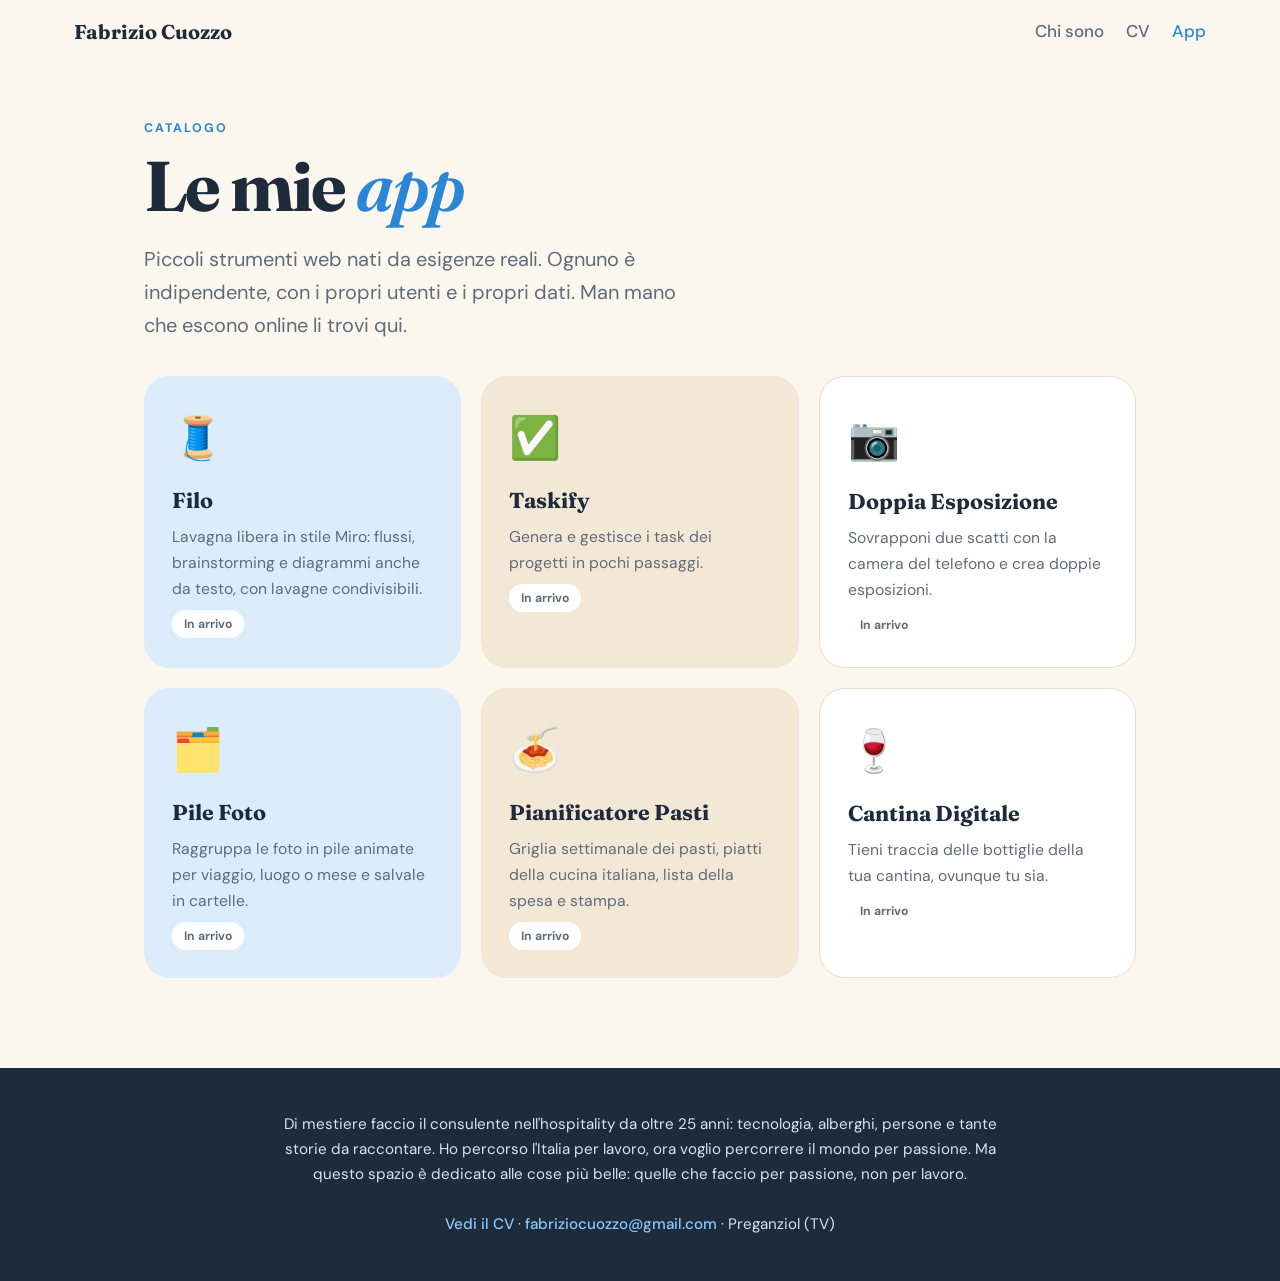
==== app.html @ 662ead9e "Aggiunti file del sito: cv, app, stile e immagini Co-Authored-By: Claude Sonnet 5.5 <noreply@anthrop" ====
<!DOCTYPE html><html lang="it"><head><meta charset="utf-8"><meta name="viewport" content="width=device-width,initial-scale=1"><title>App · Fabrizio Cuozzo</title><meta name="description" content="Le app create da Fabrizio Cuozzo."><meta property="og:title" content="App · Fabrizio Cuozzo"><meta property="og:description" content="Le app create da Fabrizio Cuozzo."><link rel="icon" href="data:image/svg+xml,%3Csvg xmlns=%27http://www.w3.org/2000/svg%27 viewBox=%270 0 100 100%27%3E%3Ctext y=%27.9em%27 font-size=%2790%27%3E🚴%3C/text%3E%3C/svg%3E"><link rel="preconnect" href="https://fonts.googleapis.com"><link href="https://fonts.googleapis.com/css2?family=Fraunces:ital,opsz,wght@0,9..144,600;0,9..144,700;1,9..144,600&family=DM+Sans:wght@400;500;700&display=swap" rel="stylesheet"><link rel="stylesheet" href="style.css"></head><body><div class="bar" id="bar"></div><header class="nav"><div class="in"><a class="brand" href="index.html">Fabrizio Cuozzo</a><nav><a href="index.html">Chi sono</a><a href="cv.html">CV</a><a href="app.html" class="on">App</a></nav></div></header><main class="wrap page"><p class="kick" style="font-weight:700;letter-spacing:.16em;text-transform:uppercase;font-size:.78rem;color:var(--ac);margin-bottom:12px">Catalogo</p><h1>Le mie <em>app</em></h1><p class="lead">Piccoli strumenti web nati da esigenze reali. Ognuno è indipendente, con i propri utenti e i propri dati. Man mano che escono online li trovi qui.</p><div class="apps" id="apps"></div></main><footer><div class="wrap">Di mestiere faccio il consulente nell'hospitality da oltre 25 anni: tecnologia, alberghi, persone e tante storie da raccontare. Ho percorso l'Italia per lavoro, ora voglio percorrere il mondo per passione. Ma questo spazio è dedicato alle cose più belle: quelle che faccio per passione, non per lavoro.<br><br><a href="cv.html">Vedi il CV</a> · <a href="mailto:fabriziocuozzo@gmail.com">fabriziocuozzo@gmail.com</a> · Preganziol (TV)</div></footer><script>addEventListener("scroll",()=>{const h=document.documentElement;document.getElementById("bar").style.width=(h.scrollTop/(h.scrollHeight-h.clientHeight)*100)+"%"},{passive:true});</script><script>
// Per pubblicare un'app: s:"online" e u:"indirizzo"
const APPS=[
{n:"Filo",i:"🧵",d:"Lavagna libera in stile Miro: flussi, brainstorming e diagrammi anche da testo, con lavagne condivisibili.",s:"presto",u:""},
{n:"Taskify",i:"✅",d:"Genera e gestisce i task dei progetti in pochi passaggi.",s:"presto",u:""},
{n:"Doppia Esposizione",i:"📷",d:"Sovrapponi due scatti con la camera del telefono e crea doppie esposizioni.",s:"presto",u:""},
{n:"Pile Foto",i:"🗂️",d:"Raggruppa le foto in pile animate per viaggio, luogo o mese e salvale in cartelle.",s:"presto",u:""},
{n:"Pianificatore Pasti",i:"🍝",d:"Griglia settimanale dei pasti, piatti della cucina italiana, lista della spesa e stampa.",s:"presto",u:""},
{n:"Cantina Digitale",i:"🍷",d:"Tieni traccia delle bottiglie della tua cantina, ovunque tu sia.",s:"presto",u:""}];
const el=document.getElementById("apps");
APPS.forEach((a,k)=>{const on=a.s==="online"&&a.u;el.insertAdjacentHTML("beforeend",`<article class="app k${k%3+1}"><i>${a.i}</i><h3>${a.n}</h3><p>${a.d}</p><span class="badge${on?" ok":""}">${on?"Online":"In arrivo"}</span>${on?`<br><a class="go" href="${a.u}">Apri l'app →</a>`:""}</article>`)});
</script></body></html>
---- style.css ----
*{box-sizing:border-box;margin:0;padding:0}html{scroll-behavior:smooth}a{color:inherit;text-decoration:none}
:root{--bg:#fbf6ee;--ink:#1d2b3a;--mut:#5f6c7b;--ac:#2a86d6;--soft:#dcecfb;--sand:#f3e8d6;--nh:62px}
body{font-family:"DM Sans",system-ui,sans-serif;background:var(--bg);color:var(--ink);line-height:1.65;font-size:17px}
.wrap{max-width:1040px;margin:auto;padding:0 24px}
.nav{position:sticky;top:0;z-index:50;height:var(--nh);background:rgba(251,246,238,.92);backdrop-filter:blur(8px)}
.nav .in{max-width:1180px;margin:auto;padding:0 24px;height:100%;display:flex;justify-content:space-between;align-items:center}
.brand{font-family:Fraunces,Georgia,serif;font-weight:700;font-size:1.25rem}
nav a{margin-left:22px;color:var(--mut);font-weight:500}nav a:hover,nav a.on{color:var(--ac)}
.bar{position:fixed;top:0;left:0;height:4px;width:0;background:var(--ac);z-index:60}
h1,h2,.big{font-family:Fraunces,Georgia,serif;font-weight:700;letter-spacing:-2px;line-height:1}
em{font-style:italic;color:var(--ac);font-weight:600}
.btn{display:inline-block;padding:14px 26px;border-radius:999px;font-weight:700;border:2px solid currentColor;transition:.2s}
.btn.p{background:var(--ink);color:#fff;border-color:var(--ink)}.btn:hover{transform:translateY(-2px);box-shadow:0 10px 24px rgba(0,0,0,.18)}
.btn.w{background:#fff;color:var(--ac);border-color:#fff}
.btns{display:flex;gap:12px;margin-top:30px;flex-wrap:wrap}
/* stack di carte */
.stack{position:relative}
.sc{position:sticky;top:var(--nh);min-height:calc(100svh - var(--nh));border-radius:38px 38px 0 0;box-shadow:0 -18px 40px rgba(29,43,58,.14);display:flex;align-items:center;padding:56px 0;transform-origin:50% 0;overflow:hidden}
.sc>.in{width:100%;max-width:1080px;margin:auto;padding:0 28px;display:grid;grid-template-columns:1.15fr .85fr;gap:44px;align-items:center}
.sc .kick{font-weight:700;letter-spacing:.16em;text-transform:uppercase;font-size:.78rem;margin-bottom:14px;opacity:.8}
.sc .big{font-size:clamp(3.6rem,11vw,9rem);margin-bottom:18px;letter-spacing:-4px}
.sc h2{font-size:clamp(2.2rem,5vw,3.6rem);margin-bottom:18px}
.sc p{margin-bottom:14px;font-size:1.1rem;max-width:560px}
.sc .side{position:relative;display:grid;place-items:center}
.in-r>*{opacity:0;transform:translateY(26px);transition:.8s cubic-bezier(.2,.7,.2,1)}
.in-r.in>*{opacity:1;transform:none}.in-r.in>*:nth-child(2){transition-delay:.08s}.in-r.in>*:nth-child(3){transition-delay:.16s}.in-r.in>*:nth-child(4){transition-delay:.24s}.in-r.in>*:nth-child(5){transition-delay:.32s}
.c-hero{background:var(--bg)}.c-radici{background:var(--sand)}.c-strada{background:var(--soft)}.c-tavola{background:#fff0c9}
.c-tifo{background:repeating-linear-gradient(90deg,#0a3a9c 0 70px,#0a1020 70px 140px);color:#fff}
.c-musica{background:var(--ac);color:#fff}.c-foto{background:#0e1230 url(albero.jpg) center 45%/cover;color:#fff}
.c-tech{background:#fff}.c-verde{background:#e2f1df}.c-fine{background:var(--soft)}
.c-tifo .box,.c-foto .shade{background:rgba(10,16,32,.72)}
.c-foto::before{content:"";position:absolute;inset:0;background:linear-gradient(90deg,rgba(8,10,34,.88),rgba(8,10,34,.35) 70%,transparent)}
.c-foto .in{position:relative}
.c-tifo .in{position:relative}
.c-tifo .big{color:#fff;text-shadow:0 6px 30px rgba(0,0,0,.5)}
.c-tifo .big,.c-musica h2{color:#fff}
.c-tifo p,.c-musica p,.c-foto p{color:rgba(255,255,255,.92)}
.c-tifo .txt{background:rgba(8,14,40,.78);padding:30px;border-radius:26px;backdrop-filter:blur(3px)}
/* hero */
.c-hero h1{font-size:clamp(2.8rem,6.6vw,5.4rem)}
.c-hero h1 em{text-decoration:underline wavy var(--soft);text-decoration-thickness:6px;text-underline-offset:10px}
.lead{font-size:1.25rem;color:var(--mut);max-width:540px;margin-top:22px}
.pic{position:relative;width:min(330px,86%)}
.frame{position:relative;aspect-ratio:4/5;border-radius:999px 999px 28px 28px;overflow:hidden;background:linear-gradient(160deg,#79b9ee,var(--ac));z-index:1}
.frame img{position:absolute;inset:0;width:100%;height:100%;object-fit:cover;object-position:50% 12%}
.pic::before{content:"";position:absolute;inset:18px -18px -18px 18px;border:2px solid var(--ink);border-radius:999px 999px 28px 28px}
.st{position:absolute;z-index:2;background:#fff;border-radius:999px;padding:9px 16px;font-weight:700;font-size:.84rem;box-shadow:0 8px 22px rgba(29,43,58,.16);white-space:nowrap}
.s1{top:6%;left:-26%;transform:rotate(-6deg)}.s2{top:36%;right:-22%;transform:rotate(5deg)}.s3{bottom:14%;left:-24%;transform:rotate(4deg)}.s4{bottom:-3%;right:-6%;transform:rotate(-5deg)}
.scroll{margin-top:34px;color:var(--mut);font-size:.9rem;font-weight:500}
/* altri elementi */
.photo{width:100%;max-width:360px;aspect-ratio:3/4;border-radius:200px 200px 28px 28px;overflow:hidden;box-shadow:0 24px 50px rgba(29,43,58,.25)}
.photo img{width:100%;height:100%;object-fit:cover;object-position:35% 30%}
.cap{font-size:.85rem;color:var(--mut);margin-top:10px;text-align:center}
.emo{font-size:clamp(7rem,18vw,13rem);line-height:1;filter:drop-shadow(0 18px 24px rgba(0,0,0,.18))}
.legends{display:grid;gap:12px;margin:6px 0 14px}.legends div{background:rgba(255,255,255,.12);border-radius:16px;padding:14px 18px}
.legends b{font-family:Fraunces,serif;display:block;font-size:1.1rem}.legends p{font-size:.98rem;margin:0}
.eq{display:flex;gap:10px;align-items:flex-end;height:220px}.eq span{width:22px;border-radius:12px 12px 4px 4px;background:rgba(255,255,255,.9);animation:eq 1.2s ease-in-out infinite}
.eq span:nth-child(2n){animation-duration:.9s;background:#bfe0ff}.eq span:nth-child(3n){animation-duration:1.5s}.eq span:nth-child(4n){animation-delay:-.4s}
@keyframes eq{0%,100%{height:25%}50%{height:100%}}
.duo{display:grid;grid-template-columns:1fr 1fr;gap:26px;width:100%}
.duo>div{background:rgba(255,255,255,.7);border-radius:28px;padding:30px}
.duo i{font-style:normal;font-size:3rem;display:block}
.duo h2{font-size:2rem;margin:8px 0 10px}.duo p{font-size:1rem}
.c-verde .in{grid-template-columns:1fr}
.final{text-align:center;justify-content:center}
.c-fine .in{grid-template-columns:1fr;max-width:820px;text-align:center}
.c-fine p{margin-left:auto;margin-right:auto}
.pill{display:inline-block;background:#fff;border-radius:999px;padding:8px 16px;font-weight:700;margin:4px}
footer{position:relative;background:var(--ink);color:#d7e3f1;padding:44px 0;text-align:center;font-size:.95rem}
footer .wrap{max-width:780px}footer a{color:#8cc6ff;font-weight:500}
/* pagine interne */
.page{padding:56px 24px 90px}.page h1{font-size:clamp(2.6rem,6vw,4.4rem)}.page .lead{margin-bottom:34px}
.apps{display:grid;grid-template-columns:repeat(auto-fill,minmax(280px,1fr));gap:20px}
.app{border-radius:26px;padding:28px;transition:.3s}.app:hover{transform:translateY(-6px) rotate(-.8deg)}
.app.k1{background:var(--soft)}.app.k2{background:var(--sand)}.app.k3{background:#fff;border:1px solid #eadfcd}
.app i{font-style:normal;font-size:2.6rem;display:block;margin-bottom:10px}.app h3{font-family:Fraunces,serif;font-size:1.35rem;margin-bottom:6px}.app p{color:var(--mut);font-size:.98rem}
.badge{display:inline-block;font-size:.76rem;font-weight:700;padding:4px 12px;border-radius:999px;background:#fff;color:var(--mut);margin-top:8px}.badge.ok{background:var(--ac);color:#fff}
.go{display:inline-block;margin-top:10px;color:var(--ac);font-weight:700}
@media(max-width:860px){.st{display:none}.sc>.in{grid-template-columns:1fr;gap:26px}.sc .side{order:-1}.c-hero .pic{width:210px}.s1{left:-18%}.s2{right:-16%}.s3{left:-18%}.s4{right:-8%}.duo{grid-template-columns:1fr}.photo{max-width:230px}.sc{padding:38px 0;border-radius:28px 28px 0 0}.eq{height:120px}.emo{font-size:6rem}nav a{margin-left:14px}.c-foto::before{background:linear-gradient(180deg,rgba(8,10,34,.6),rgba(8,10,34,.85))}}
@media(prefers-reduced-motion:reduce){*{animation:none!important;transition:none!important}.in-r>*{opacity:1;transform:none}}
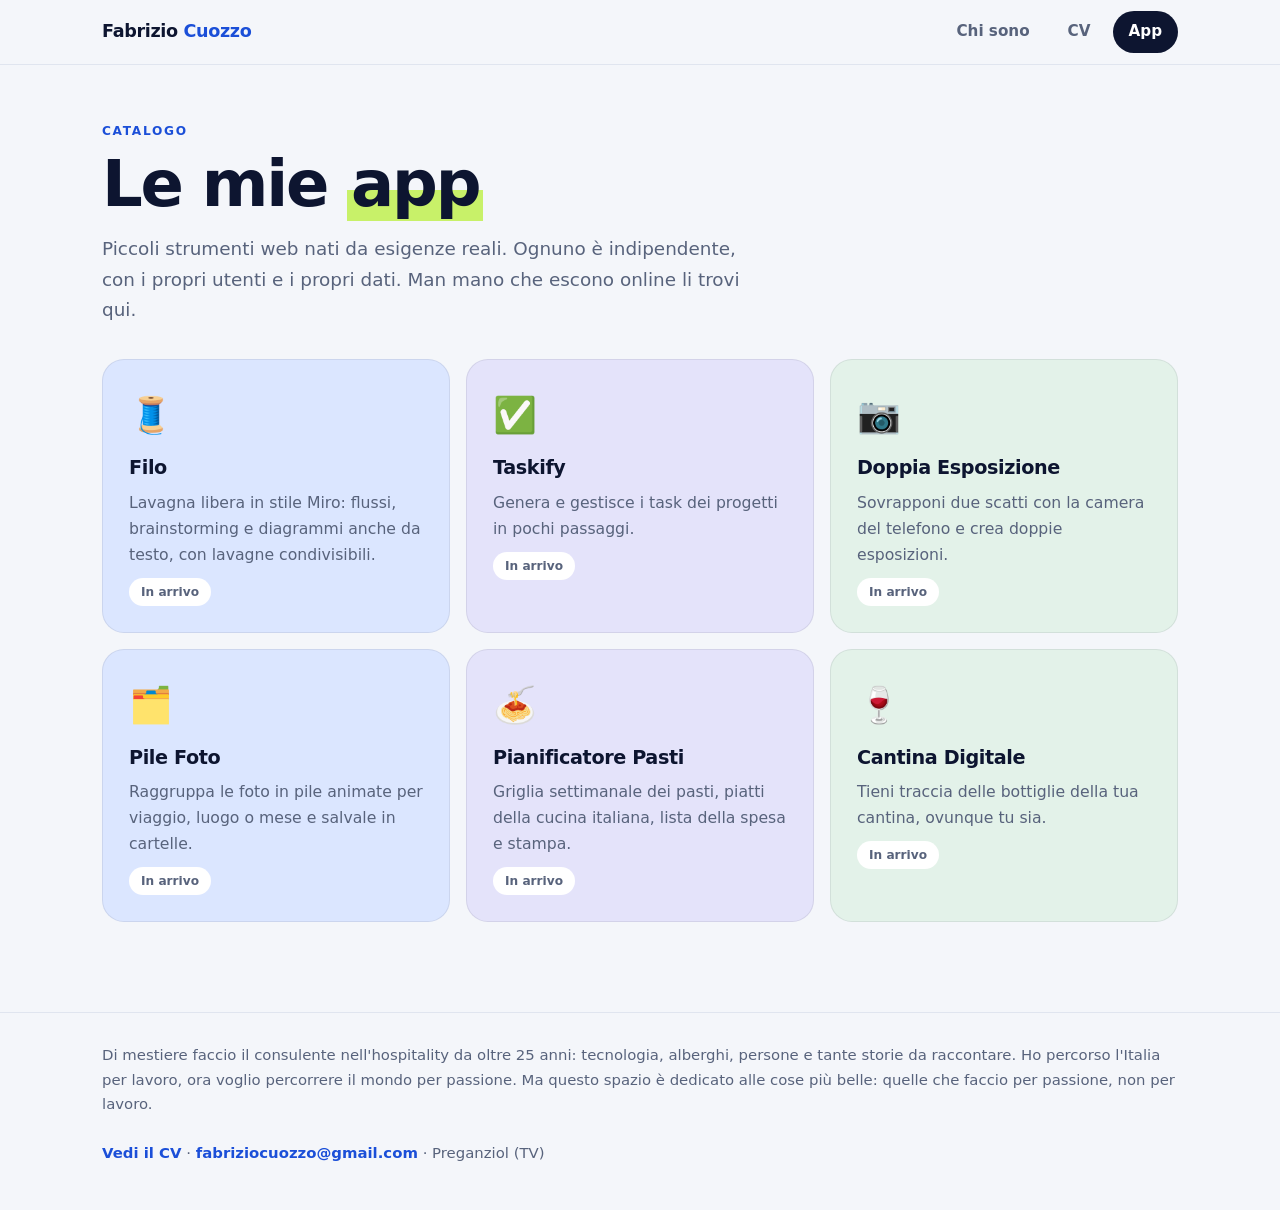
==== commit 9bab5826: "Tema Neroazzurro su CV e App; titolo CV invertito Co-Authored-By: Claude Sonnet 5.5 <noreply@anthrop" ====
--- a/app.html
+++ b/app.html
@@ -1,4 +1,4 @@
-<!DOCTYPE html><html lang="it"><head><meta charset="utf-8"><meta name="viewport" content="width=device-width,initial-scale=1"><title>App · Fabrizio Cuozzo</title><meta name="description" content="Le app create da Fabrizio Cuozzo."><meta property="og:title" content="App · Fabrizio Cuozzo"><meta property="og:description" content="Le app create da Fabrizio Cuozzo."><link rel="icon" href="data:image/svg+xml,%3Csvg xmlns=%27http://www.w3.org/2000/svg%27 viewBox=%270 0 100 100%27%3E%3Ctext y=%27.9em%27 font-size=%2790%27%3E🚴%3C/text%3E%3C/svg%3E"><link rel="preconnect" href="https://fonts.googleapis.com"><link href="https://fonts.googleapis.com/css2?family=Fraunces:ital,opsz,wght@0,9..144,600;0,9..144,700;1,9..144,600&family=DM+Sans:wght@400;500;700&display=swap" rel="stylesheet"><link rel="stylesheet" href="style.css"></head><body><div class="bar" id="bar"></div><header class="nav"><div class="in"><a class="brand" href="index.html">Fabrizio Cuozzo</a><nav><a href="index.html">Chi sono</a><a href="cv.html">CV</a><a href="app.html" class="on">App</a></nav></div></header><main class="wrap page"><p class="kick" style="font-weight:700;letter-spacing:.16em;text-transform:uppercase;font-size:.78rem;color:var(--ac);margin-bottom:12px">Catalogo</p><h1>Le mie <em>app</em></h1><p class="lead">Piccoli strumenti web nati da esigenze reali. Ognuno è indipendente, con i propri utenti e i propri dati. Man mano che escono online li trovi qui.</p><div class="apps" id="apps"></div></main><footer><div class="wrap">Di mestiere faccio il consulente nell'hospitality da oltre 25 anni: tecnologia, alberghi, persone e tante storie da raccontare. Ho percorso l'Italia per lavoro, ora voglio percorrere il mondo per passione. Ma questo spazio è dedicato alle cose più belle: quelle che faccio per passione, non per lavoro.<br><br><a href="cv.html">Vedi il CV</a> · <a href="mailto:fabriziocuozzo@gmail.com">fabriziocuozzo@gmail.com</a> · Preganziol (TV)</div></footer><script>addEventListener("scroll",()=>{const h=document.documentElement;document.getElementById("bar").style.width=(h.scrollTop/(h.scrollHeight-h.clientHeight)*100)+"%"},{passive:true});</script><script>
+<!DOCTYPE html><html lang="it"><head><meta charset="utf-8"><meta name="viewport" content="width=device-width,initial-scale=1"><title>App · Fabrizio Cuozzo</title><meta name="description" content="Le app create da Fabrizio Cuozzo."><meta property="og:title" content="App · Fabrizio Cuozzo"><meta property="og:description" content="Le app create da Fabrizio Cuozzo."><link rel="icon" href="data:image/svg+xml,%3Csvg xmlns=%27http://www.w3.org/2000/svg%27 viewBox=%270 0 100 100%27%3E%3Ctext y=%27.9em%27 font-size=%2790%27%3E🚴%3C/text%3E%3C/svg%3E"><link rel="stylesheet" href="style.css"></head><body><div class="bar" id="bar"></div><header class="nav"><div class="in"><a class="brand" href="index.html">Fabrizio <b>Cuozzo</b></a><nav><a href="index.html">Chi sono</a><a href="cv.html">CV</a><a href="app.html" class="on">App</a></nav></div></header><main class="wrap page"><p class="kick">Catalogo</p><h1>Le mie <em>app</em></h1><p class="lead">Piccoli strumenti web nati da esigenze reali. Ognuno è indipendente, con i propri utenti e i propri dati. Man mano che escono online li trovi qui.</p><div class="apps" id="apps"></div></main><footer><div class="wrap">Di mestiere faccio il consulente nell'hospitality da oltre 25 anni: tecnologia, alberghi, persone e tante storie da raccontare. Ho percorso l'Italia per lavoro, ora voglio percorrere il mondo per passione. Ma questo spazio è dedicato alle cose più belle: quelle che faccio per passione, non per lavoro.<br><br><a href="cv.html">Vedi il CV</a> · <a href="mailto:fabriziocuozzo@gmail.com">fabriziocuozzo@gmail.com</a> · Preganziol (TV)</div></footer><script>addEventListener("scroll",()=>{const h=document.documentElement;document.getElementById("bar").style.width=(h.scrollTop/(h.scrollHeight-h.clientHeight)*100)+"%"},{passive:true});</script><script>
 // Per pubblicare un'app: s:"online" e u:"indirizzo"
 const APPS=[
 {n:"Filo",i:"🧵",d:"Lavagna libera in stile Miro: flussi, brainstorming e diagrammi anche da testo, con lavagne condivisibili.",s:"presto",u:""},
--- a/style.css
+++ b/style.css
@@ -1,80 +1,33 @@
-*{box-sizing:border-box;margin:0;padding:0}html{scroll-behavior:smooth}a{color:inherit;text-decoration:none}
-:root{--bg:#fbf6ee;--ink:#1d2b3a;--mut:#5f6c7b;--ac:#2a86d6;--soft:#dcecfb;--sand:#f3e8d6;--nh:62px}
-body{font-family:"DM Sans",system-ui,sans-serif;background:var(--bg);color:var(--ink);line-height:1.65;font-size:17px}
-.wrap{max-width:1040px;margin:auto;padding:0 24px}
-.nav{position:sticky;top:0;z-index:50;height:var(--nh);background:rgba(251,246,238,.92);backdrop-filter:blur(8px)}
-.nav .in{max-width:1180px;margin:auto;padding:0 24px;height:100%;display:flex;justify-content:space-between;align-items:center}
-.brand{font-family:Fraunces,Georgia,serif;font-weight:700;font-size:1.25rem}
-nav a{margin-left:22px;color:var(--mut);font-weight:500}nav a:hover,nav a.on{color:var(--ac)}
-.bar{position:fixed;top:0;left:0;height:4px;width:0;background:var(--ac);z-index:60}
-h1,h2,.big{font-family:Fraunces,Georgia,serif;font-weight:700;letter-spacing:-2px;line-height:1}
-em{font-style:italic;color:var(--ac);font-weight:600}
-.btn{display:inline-block;padding:14px 26px;border-radius:999px;font-weight:700;border:2px solid currentColor;transition:.2s}
-.btn.p{background:var(--ink);color:#fff;border-color:var(--ink)}.btn:hover{transform:translateY(-2px);box-shadow:0 10px 24px rgba(0,0,0,.18)}
-.btn.w{background:#fff;color:var(--ac);border-color:#fff}
-.btns{display:flex;gap:12px;margin-top:30px;flex-wrap:wrap}
-/* stack di carte */
-.stack{position:relative}
-.sc{position:sticky;top:var(--nh);min-height:calc(100svh - var(--nh));border-radius:38px 38px 0 0;box-shadow:0 -18px 40px rgba(29,43,58,.14);display:flex;align-items:center;padding:56px 0;transform-origin:50% 0;overflow:hidden}
-.sc>.in{width:100%;max-width:1080px;margin:auto;padding:0 28px;display:grid;grid-template-columns:1.15fr .85fr;gap:44px;align-items:center}
-.sc .kick{font-weight:700;letter-spacing:.16em;text-transform:uppercase;font-size:.78rem;margin-bottom:14px;opacity:.8}
-.sc .big{font-size:clamp(3.6rem,11vw,9rem);margin-bottom:18px;letter-spacing:-4px}
-.sc h2{font-size:clamp(2.2rem,5vw,3.6rem);margin-bottom:18px}
-.sc p{margin-bottom:14px;font-size:1.1rem;max-width:560px}
-.sc .side{position:relative;display:grid;place-items:center}
-.in-r>*{opacity:0;transform:translateY(26px);transition:.8s cubic-bezier(.2,.7,.2,1)}
-.in-r.in>*{opacity:1;transform:none}.in-r.in>*:nth-child(2){transition-delay:.08s}.in-r.in>*:nth-child(3){transition-delay:.16s}.in-r.in>*:nth-child(4){transition-delay:.24s}.in-r.in>*:nth-child(5){transition-delay:.32s}
-.c-hero{background:var(--bg)}.c-radici{background:var(--sand)}.c-strada{background:var(--soft)}.c-tavola{background:#fff0c9}
-.c-tifo{background:repeating-linear-gradient(90deg,#0a3a9c 0 70px,#0a1020 70px 140px);color:#fff}
-.c-musica{background:var(--ac);color:#fff}.c-foto{background:#0e1230 url(albero.jpg) center 45%/cover;color:#fff}
-.c-tech{background:#fff}.c-verde{background:#e2f1df}.c-fine{background:var(--soft)}
-.c-tifo .box,.c-foto .shade{background:rgba(10,16,32,.72)}
-.c-foto::before{content:"";position:absolute;inset:0;background:linear-gradient(90deg,rgba(8,10,34,.88),rgba(8,10,34,.35) 70%,transparent)}
-.c-foto .in{position:relative}
-.c-tifo .in{position:relative}
-.c-tifo .big{color:#fff;text-shadow:0 6px 30px rgba(0,0,0,.5)}
-.c-tifo .big,.c-musica h2{color:#fff}
-.c-tifo p,.c-musica p,.c-foto p{color:rgba(255,255,255,.92)}
-.c-tifo .txt{background:rgba(8,14,40,.78);padding:30px;border-radius:26px;backdrop-filter:blur(3px)}
-/* hero */
-.c-hero h1{font-size:clamp(2.8rem,6.6vw,5.4rem)}
-.c-hero h1 em{text-decoration:underline wavy var(--soft);text-decoration-thickness:6px;text-underline-offset:10px}
-.lead{font-size:1.25rem;color:var(--mut);max-width:540px;margin-top:22px}
-.pic{position:relative;width:min(330px,86%)}
-.frame{position:relative;aspect-ratio:4/5;border-radius:999px 999px 28px 28px;overflow:hidden;background:linear-gradient(160deg,#79b9ee,var(--ac));z-index:1}
-.frame img{position:absolute;inset:0;width:100%;height:100%;object-fit:cover;object-position:50% 12%}
-.pic::before{content:"";position:absolute;inset:18px -18px -18px 18px;border:2px solid var(--ink);border-radius:999px 999px 28px 28px}
-.st{position:absolute;z-index:2;background:#fff;border-radius:999px;padding:9px 16px;font-weight:700;font-size:.84rem;box-shadow:0 8px 22px rgba(29,43,58,.16);white-space:nowrap}
-.s1{top:6%;left:-26%;transform:rotate(-6deg)}.s2{top:36%;right:-22%;transform:rotate(5deg)}.s3{bottom:14%;left:-24%;transform:rotate(4deg)}.s4{bottom:-3%;right:-6%;transform:rotate(-5deg)}
-.scroll{margin-top:34px;color:var(--mut);font-size:.9rem;font-weight:500}
-/* altri elementi */
-.photo{width:100%;max-width:360px;aspect-ratio:3/4;border-radius:200px 200px 28px 28px;overflow:hidden;box-shadow:0 24px 50px rgba(29,43,58,.25)}
-.photo img{width:100%;height:100%;object-fit:cover;object-position:35% 30%}
-.cap{font-size:.85rem;color:var(--mut);margin-top:10px;text-align:center}
-.emo{font-size:clamp(7rem,18vw,13rem);line-height:1;filter:drop-shadow(0 18px 24px rgba(0,0,0,.18))}
-.legends{display:grid;gap:12px;margin:6px 0 14px}.legends div{background:rgba(255,255,255,.12);border-radius:16px;padding:14px 18px}
-.legends b{font-family:Fraunces,serif;display:block;font-size:1.1rem}.legends p{font-size:.98rem;margin:0}
-.eq{display:flex;gap:10px;align-items:flex-end;height:220px}.eq span{width:22px;border-radius:12px 12px 4px 4px;background:rgba(255,255,255,.9);animation:eq 1.2s ease-in-out infinite}
-.eq span:nth-child(2n){animation-duration:.9s;background:#bfe0ff}.eq span:nth-child(3n){animation-duration:1.5s}.eq span:nth-child(4n){animation-delay:-.4s}
-@keyframes eq{0%,100%{height:25%}50%{height:100%}}
-.duo{display:grid;grid-template-columns:1fr 1fr;gap:26px;width:100%}
-.duo>div{background:rgba(255,255,255,.7);border-radius:28px;padding:30px}
-.duo i{font-style:normal;font-size:3rem;display:block}
-.duo h2{font-size:2rem;margin:8px 0 10px}.duo p{font-size:1rem}
-.c-verde .in{grid-template-columns:1fr}
-.final{text-align:center;justify-content:center}
-.c-fine .in{grid-template-columns:1fr;max-width:820px;text-align:center}
-.c-fine p{margin-left:auto;margin-right:auto}
-.pill{display:inline-block;background:#fff;border-radius:999px;padding:8px 16px;font-weight:700;margin:4px}
-footer{position:relative;background:var(--ink);color:#d7e3f1;padding:44px 0;text-align:center;font-size:.95rem}
-footer .wrap{max-width:780px}footer a{color:#8cc6ff;font-weight:500}
-/* pagine interne */
-.page{padding:56px 24px 90px}.page h1{font-size:clamp(2.6rem,6vw,4.4rem)}.page .lead{margin-bottom:34px}
-.apps{display:grid;grid-template-columns:repeat(auto-fill,minmax(280px,1fr));gap:20px}
-.app{border-radius:26px;padding:28px;transition:.3s}.app:hover{transform:translateY(-6px) rotate(-.8deg)}
-.app.k1{background:var(--soft)}.app.k2{background:var(--sand)}.app.k3{background:#fff;border:1px solid #eadfcd}
-.app i{font-style:normal;font-size:2.6rem;display:block;margin-bottom:10px}.app h3{font-family:Fraunces,serif;font-size:1.35rem;margin-bottom:6px}.app p{color:var(--mut);font-size:.98rem}
-.badge{display:inline-block;font-size:.76rem;font-weight:700;padding:4px 12px;border-radius:999px;background:#fff;color:var(--mut);margin-top:8px}.badge.ok{background:var(--ac);color:#fff}
-.go{display:inline-block;margin-top:10px;color:var(--ac);font-weight:700}
-@media(max-width:860px){.st{display:none}.sc>.in{grid-template-columns:1fr;gap:26px}.sc .side{order:-1}.c-hero .pic{width:210px}.s1{left:-18%}.s2{right:-16%}.s3{left:-18%}.s4{right:-8%}.duo{grid-template-columns:1fr}.photo{max-width:230px}.sc{padding:38px 0;border-radius:28px 28px 0 0}.eq{height:120px}.emo{font-size:6rem}nav a{margin-left:14px}.c-foto::before{background:linear-gradient(180deg,rgba(8,10,34,.6),rgba(8,10,34,.85))}}
-@media(prefers-reduced-motion:reduce){*{animation:none!important;transition:none!important}.in-r>*{opacity:1;transform:none}}
+:root{--bg:#f4f6fa;--surf:#fff;--ink:#0d1530;--mut:#58637c;--line:#e0e5ef;--blue:#1b4fd8;--sun:#c8f169;--p-blue:#dbe6ff;--p-ice:#e9edf6;--p-sage:#e3f2e9;--p-lav:#e4e3fa;--r:22px}
+*{box-sizing:border-box;margin:0;padding:0}
+html{scroll-behavior:smooth}
+body{font-family:system-ui,-apple-system,"Segoe UI",Roboto,sans-serif;background:var(--bg);color:var(--ink);line-height:1.65;font-size:17px}
+a{color:inherit;text-decoration:none}
+.wrap{max-width:1120px;margin:auto;padding:0 22px}
+.bar{position:fixed;top:0;left:0;height:3px;width:0;background:var(--blue);z-index:60}
+.nav{position:sticky;top:0;z-index:50;background:rgba(244,246,250,.88);backdrop-filter:blur(10px);border-bottom:1px solid var(--line)}
+.nav .in{max-width:1120px;margin:auto;padding:0 22px;height:64px;display:flex;justify-content:space-between;align-items:center}
+.brand{font-weight:800;letter-spacing:-.02em;font-size:1.1rem}
+.brand b{color:var(--blue)}
+.nav nav{display:flex;gap:6px}
+.nav nav a{padding:8px 16px;border-radius:99px;font-weight:600;font-size:.95rem;color:var(--mut)}
+.nav nav a.on{background:var(--ink);color:#fff}
+h1{font-weight:900;letter-spacing:-.035em;line-height:1.05}
+.page{padding:56px 22px 90px}
+.page h1{font-size:clamp(2.4rem,6vw,4rem)}
+.page h1 em{font-style:normal;background:linear-gradient(transparent 58%,var(--sun) 58%);padding:0 4px}
+.kick{font-weight:800;letter-spacing:.14em;text-transform:uppercase;font-size:.76rem;color:var(--blue);margin-bottom:10px}
+.lead{font-size:1.15rem;color:var(--mut);max-width:640px;margin:16px 0 34px}
+.apps{display:grid;grid-template-columns:repeat(auto-fill,minmax(280px,1fr));gap:16px}
+.app{border-radius:var(--r);padding:26px;border:1px solid rgba(13,21,48,.08);transition:transform .2s,box-shadow .2s}
+.app:hover{transform:translateY(-4px);box-shadow:0 18px 32px -20px rgba(13,21,48,.4)}
+.app.k1{background:var(--p-blue)}.app.k2{background:var(--p-lav)}.app.k3{background:var(--p-sage)}
+.app i{font-style:normal;font-size:2.2rem;display:block;margin-bottom:8px}
+.app h3{font-size:1.2rem;letter-spacing:-.02em;font-weight:800;margin-bottom:6px}
+.app p{color:var(--mut);font-size:.98rem}
+.badge{display:inline-block;font-size:.76rem;font-weight:700;padding:4px 12px;border-radius:99px;background:#fff;color:var(--mut);margin-top:10px}
+.badge.ok{background:var(--blue);color:#fff}
+.go{display:inline-block;margin-top:10px;color:var(--blue);font-weight:800}
+footer{border-top:1px solid var(--line);padding:30px 0 44px;color:var(--mut);font-size:.93rem}
+footer a{color:var(--blue);font-weight:600}
+@media(max-width:520px){.nav nav a{padding:8px 11px;font-size:.88rem}}
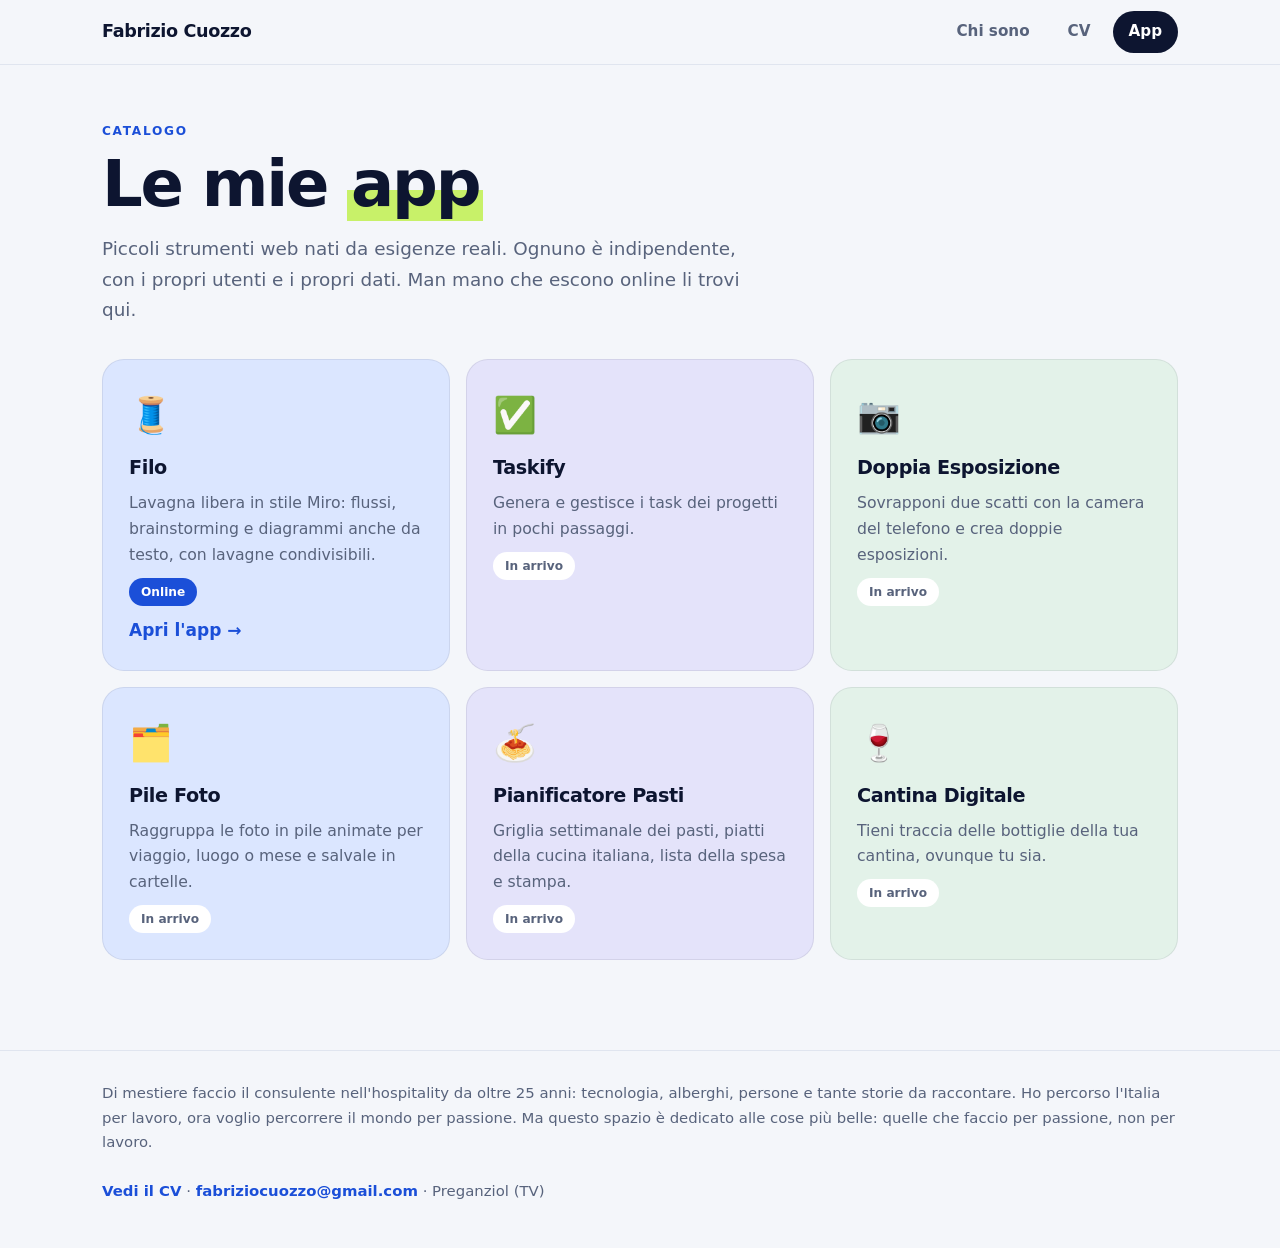
==== commit e9b72aa8: "Catalogo: Filo online su filo.fccowork.it Co-Authored-By: Claude Sonnet 5.5 <noreply@anthropic.com>" ====
--- a/app.html
+++ b/app.html
@@ -1,7 +1,7 @@
 <!DOCTYPE html><html lang="it"><head><meta charset="utf-8"><meta name="viewport" content="width=device-width,initial-scale=1"><title>App · Fabrizio Cuozzo</title><meta name="description" content="Le app create da Fabrizio Cuozzo."><meta property="og:title" content="App · Fabrizio Cuozzo"><meta property="og:description" content="Le app create da Fabrizio Cuozzo."><link rel="icon" href="data:image/svg+xml,%3Csvg xmlns=%27http://www.w3.org/2000/svg%27 viewBox=%270 0 100 100%27%3E%3Ctext y=%27.9em%27 font-size=%2790%27%3E🚴%3C/text%3E%3C/svg%3E"><link rel="stylesheet" href="style.css"></head><body><div class="bar" id="bar"></div><header class="nav"><div class="in"><a class="brand" href="index.html">Fabrizio <b>Cuozzo</b></a><nav><a href="index.html">Chi sono</a><a href="cv.html">CV</a><a href="app.html" class="on">App</a></nav></div></header><main class="wrap page"><p class="kick">Catalogo</p><h1>Le mie <em>app</em></h1><p class="lead">Piccoli strumenti web nati da esigenze reali. Ognuno è indipendente, con i propri utenti e i propri dati. Man mano che escono online li trovi qui.</p><div class="apps" id="apps"></div></main><footer><div class="wrap">Di mestiere faccio il consulente nell'hospitality da oltre 25 anni: tecnologia, alberghi, persone e tante storie da raccontare. Ho percorso l'Italia per lavoro, ora voglio percorrere il mondo per passione. Ma questo spazio è dedicato alle cose più belle: quelle che faccio per passione, non per lavoro.<br><br><a href="cv.html">Vedi il CV</a> · <a href="mailto:fabriziocuozzo@gmail.com">fabriziocuozzo@gmail.com</a> · Preganziol (TV)</div></footer><script>addEventListener("scroll",()=>{const h=document.documentElement;document.getElementById("bar").style.width=(h.scrollTop/(h.scrollHeight-h.clientHeight)*100)+"%"},{passive:true});</script><script>
 // Per pubblicare un'app: s:"online" e u:"indirizzo"
 const APPS=[
-{n:"Filo",i:"🧵",d:"Lavagna libera in stile Miro: flussi, brainstorming e diagrammi anche da testo, con lavagne condivisibili.",s:"presto",u:""},
+{n:"Filo",i:"🧵",d:"Lavagna libera in stile Miro: flussi, brainstorming e diagrammi anche da testo, con lavagne condivisibili.",s:"online",u:"https://filo.fccowork.it"},
 {n:"Taskify",i:"✅",d:"Genera e gestisce i task dei progetti in pochi passaggi.",s:"presto",u:""},
 {n:"Doppia Esposizione",i:"📷",d:"Sovrapponi due scatti con la camera del telefono e crea doppie esposizioni.",s:"presto",u:""},
 {n:"Pile Foto",i:"🗂️",d:"Raggruppa le foto in pile animate per viaggio, luogo o mese e salvale in cartelle.",s:"presto",u:""},
--- a/style.css
+++ b/style.css
@@ -8,7 +8,7 @@
 .nav{position:sticky;top:0;z-index:50;background:rgba(244,246,250,.88);backdrop-filter:blur(10px);border-bottom:1px solid var(--line)}
 .nav .in{max-width:1120px;margin:auto;padding:0 22px;height:64px;display:flex;justify-content:space-between;align-items:center}
 .brand{font-weight:800;letter-spacing:-.02em;font-size:1.1rem}
-.brand b{color:var(--blue)}
+.brand b{color:inherit}
 .nav nav{display:flex;gap:6px}
 .nav nav a{padding:8px 16px;border-radius:99px;font-weight:600;font-size:.95rem;color:var(--mut)}
 .nav nav a.on{background:var(--ink);color:#fff}
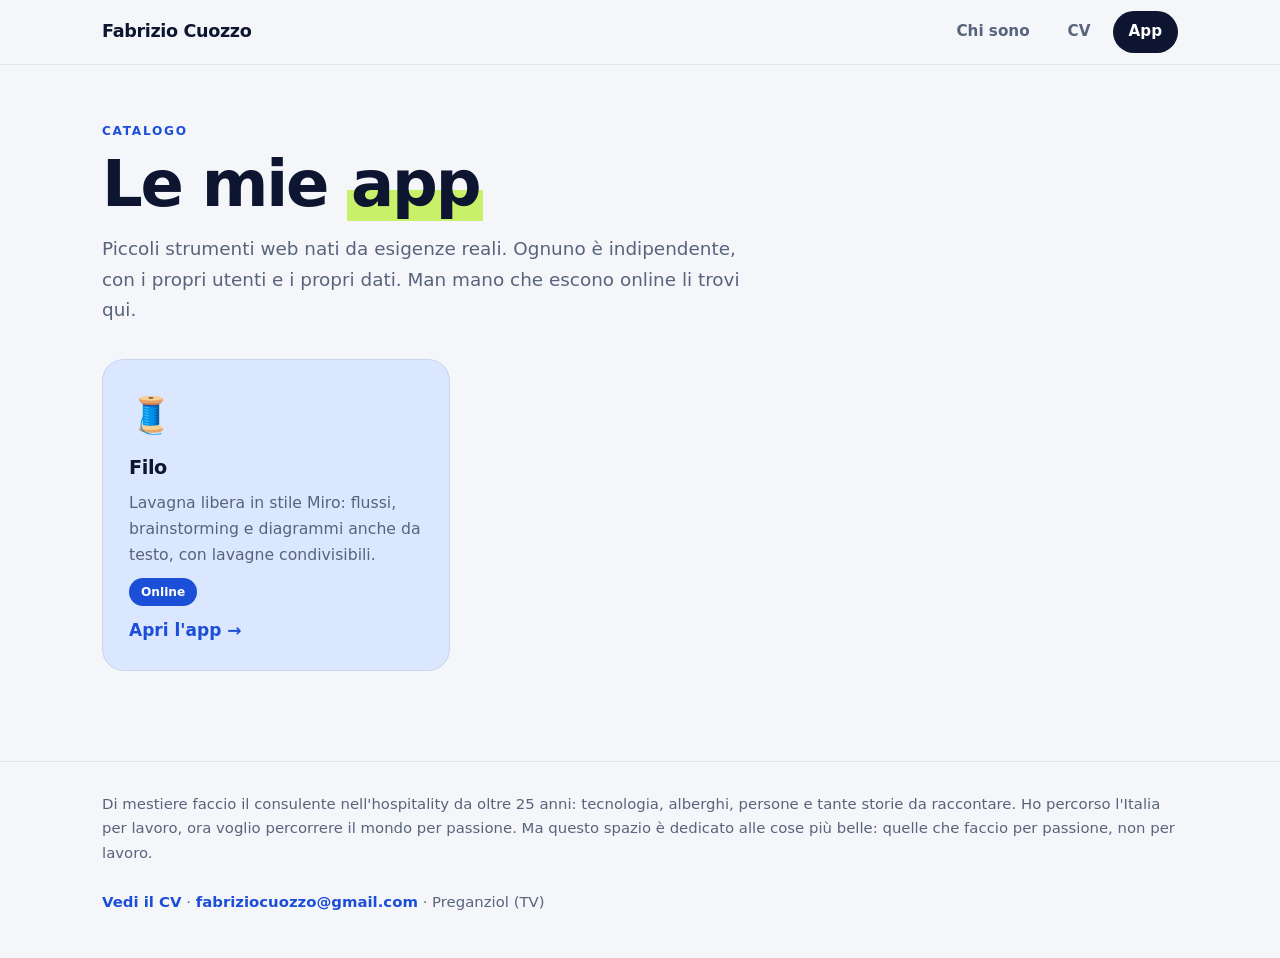
==== commit 3fde21fb: "Catalogo: mostra solo le app online Co-Authored-By: Claude Sonnet 5.5 <noreply@anthropic.com>" ====
--- a/app.html
+++ b/app.html
@@ -8,5 +8,6 @@
 {n:"Pianificatore Pasti",i:"🍝",d:"Griglia settimanale dei pasti, piatti della cucina italiana, lista della spesa e stampa.",s:"presto",u:""},
 {n:"Cantina Digitale",i:"🍷",d:"Tieni traccia delle bottiglie della tua cantina, ovunque tu sia.",s:"presto",u:""}];
 const el=document.getElementById("apps");
-APPS.forEach((a,k)=>{const on=a.s==="online"&&a.u;el.insertAdjacentHTML("beforeend",`<article class="app k${k%3+1}"><i>${a.i}</i><h3>${a.n}</h3><p>${a.d}</p><span class="badge${on?" ok":""}">${on?"Online":"In arrivo"}</span>${on?`<br><a class="go" href="${a.u}">Apri l'app →</a>`:""}</article>`)});
+// Si mostrano solo le app online: le altre restano qui sopra e riappaiono quando passano a s:"online"
+APPS.filter(a=>a.s==="online"&&a.u).forEach((a,k)=>{const on=a.s==="online"&&a.u;el.insertAdjacentHTML("beforeend",`<article class="app k${k%3+1}"><i>${a.i}</i><h3>${a.n}</h3><p>${a.d}</p><span class="badge${on?" ok":""}">${on?"Online":"In arrivo"}</span>${on?`<br><a class="go" href="${a.u}">Apri l'app →</a>`:""}</article>`)});
 </script></body></html>
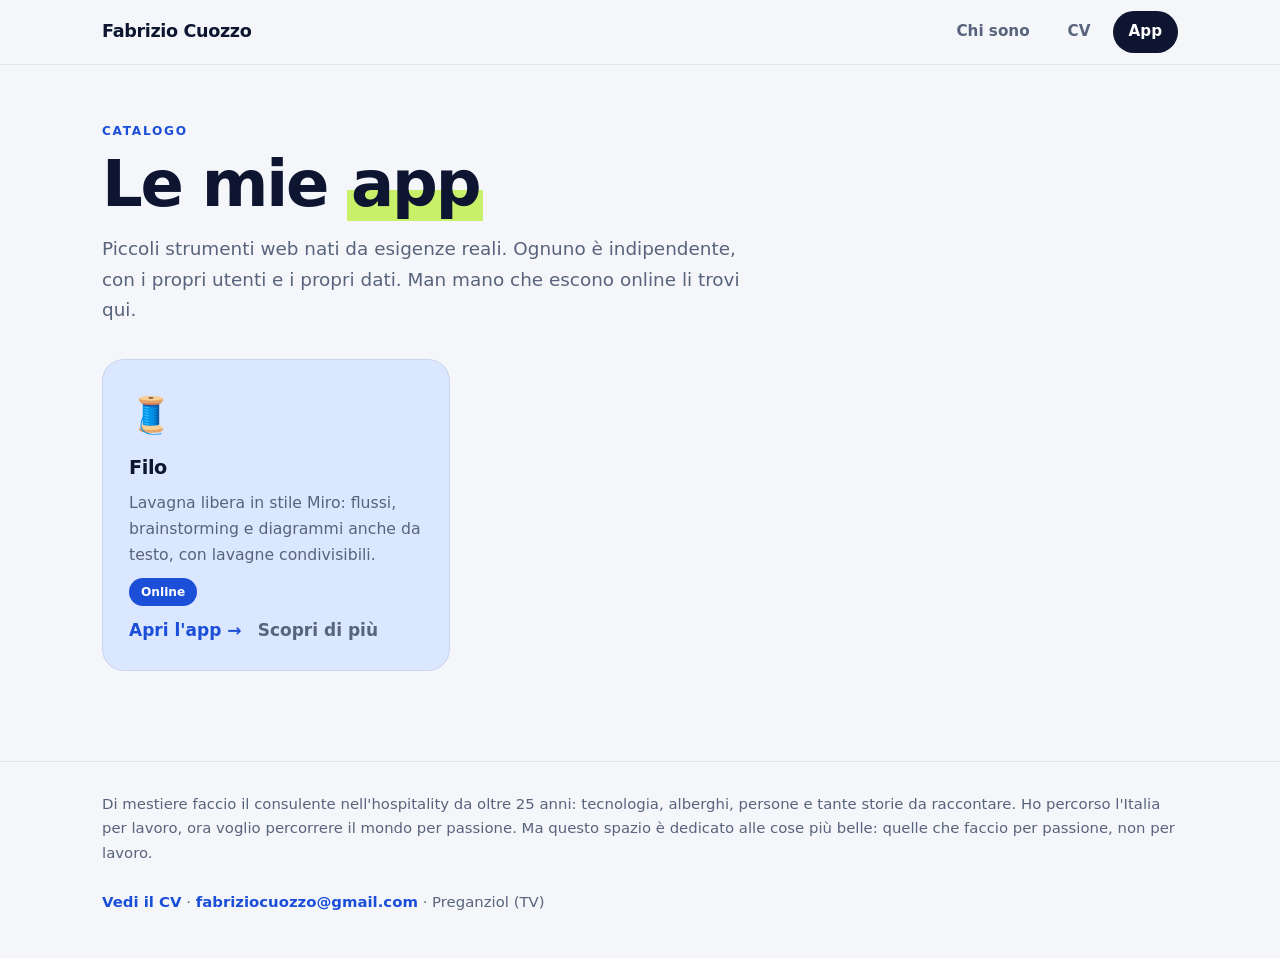
==== commit ae5a79e9: "Pagina dedicata a Filo con immagini di esempio e link dalla scheda del catalogo Co-Authored-By: Clau" ====
--- a/app.html
+++ b/app.html
@@ -1,7 +1,7 @@
 <!DOCTYPE html><html lang="it"><head><meta charset="utf-8"><meta name="viewport" content="width=device-width,initial-scale=1"><title>App · Fabrizio Cuozzo</title><meta name="description" content="Le app create da Fabrizio Cuozzo."><meta property="og:title" content="App · Fabrizio Cuozzo"><meta property="og:description" content="Le app create da Fabrizio Cuozzo."><link rel="icon" href="data:image/svg+xml,%3Csvg xmlns=%27http://www.w3.org/2000/svg%27 viewBox=%270 0 100 100%27%3E%3Ctext y=%27.9em%27 font-size=%2790%27%3E🚴%3C/text%3E%3C/svg%3E"><link rel="stylesheet" href="style.css"></head><body><div class="bar" id="bar"></div><header class="nav"><div class="in"><a class="brand" href="index.html">Fabrizio <b>Cuozzo</b></a><nav><a href="index.html">Chi sono</a><a href="cv.html">CV</a><a href="app.html" class="on">App</a></nav></div></header><main class="wrap page"><p class="kick">Catalogo</p><h1>Le mie <em>app</em></h1><p class="lead">Piccoli strumenti web nati da esigenze reali. Ognuno è indipendente, con i propri utenti e i propri dati. Man mano che escono online li trovi qui.</p><div class="apps" id="apps"></div></main><footer><div class="wrap">Di mestiere faccio il consulente nell'hospitality da oltre 25 anni: tecnologia, alberghi, persone e tante storie da raccontare. Ho percorso l'Italia per lavoro, ora voglio percorrere il mondo per passione. Ma questo spazio è dedicato alle cose più belle: quelle che faccio per passione, non per lavoro.<br><br><a href="cv.html">Vedi il CV</a> · <a href="mailto:fabriziocuozzo@gmail.com">fabriziocuozzo@gmail.com</a> · Preganziol (TV)</div></footer><script>addEventListener("scroll",()=>{const h=document.documentElement;document.getElementById("bar").style.width=(h.scrollTop/(h.scrollHeight-h.clientHeight)*100)+"%"},{passive:true});</script><script>
 // Per pubblicare un'app: s:"online" e u:"indirizzo"
 const APPS=[
-{n:"Filo",i:"🧵",d:"Lavagna libera in stile Miro: flussi, brainstorming e diagrammi anche da testo, con lavagne condivisibili.",s:"online",u:"https://filo.fccowork.it"},
+{n:"Filo",i:"🧵",d:"Lavagna libera in stile Miro: flussi, brainstorming e diagrammi anche da testo, con lavagne condivisibili.",s:"online",u:"https://filo.fccowork.it",p:"filo.html"},
 {n:"Taskify",i:"✅",d:"Genera e gestisce i task dei progetti in pochi passaggi.",s:"presto",u:""},
 {n:"Doppia Esposizione",i:"📷",d:"Sovrapponi due scatti con la camera del telefono e crea doppie esposizioni.",s:"presto",u:""},
 {n:"Pile Foto",i:"🗂️",d:"Raggruppa le foto in pile animate per viaggio, luogo o mese e salvale in cartelle.",s:"presto",u:""},
@@ -9,5 +9,5 @@
 {n:"Cantina Digitale",i:"🍷",d:"Tieni traccia delle bottiglie della tua cantina, ovunque tu sia.",s:"presto",u:""}];
 const el=document.getElementById("apps");
 // Si mostrano solo le app online: le altre restano qui sopra e riappaiono quando passano a s:"online"
-APPS.filter(a=>a.s==="online"&&a.u).forEach((a,k)=>{const on=a.s==="online"&&a.u;el.insertAdjacentHTML("beforeend",`<article class="app k${k%3+1}"><i>${a.i}</i><h3>${a.n}</h3><p>${a.d}</p><span class="badge${on?" ok":""}">${on?"Online":"In arrivo"}</span>${on?`<br><a class="go" href="${a.u}">Apri l'app →</a>`:""}</article>`)});
+APPS.filter(a=>a.s==="online"&&a.u).forEach((a,k)=>{const on=a.s==="online"&&a.u;el.insertAdjacentHTML("beforeend",`<article class="app k${k%3+1}"><i>${a.i}</i><h3>${a.n}</h3><p>${a.d}</p><span class="badge${on?" ok":""}">${on?"Online":"In arrivo"}</span>${on?`<br><a class="go" href="${a.u}">Apri l'app →</a>`:""}${a.p?` &nbsp; <a class="go" href="${a.p}" style="color:var(--mut)">Scopri di più</a>`:""}</article>`)});
 </script></body></html>
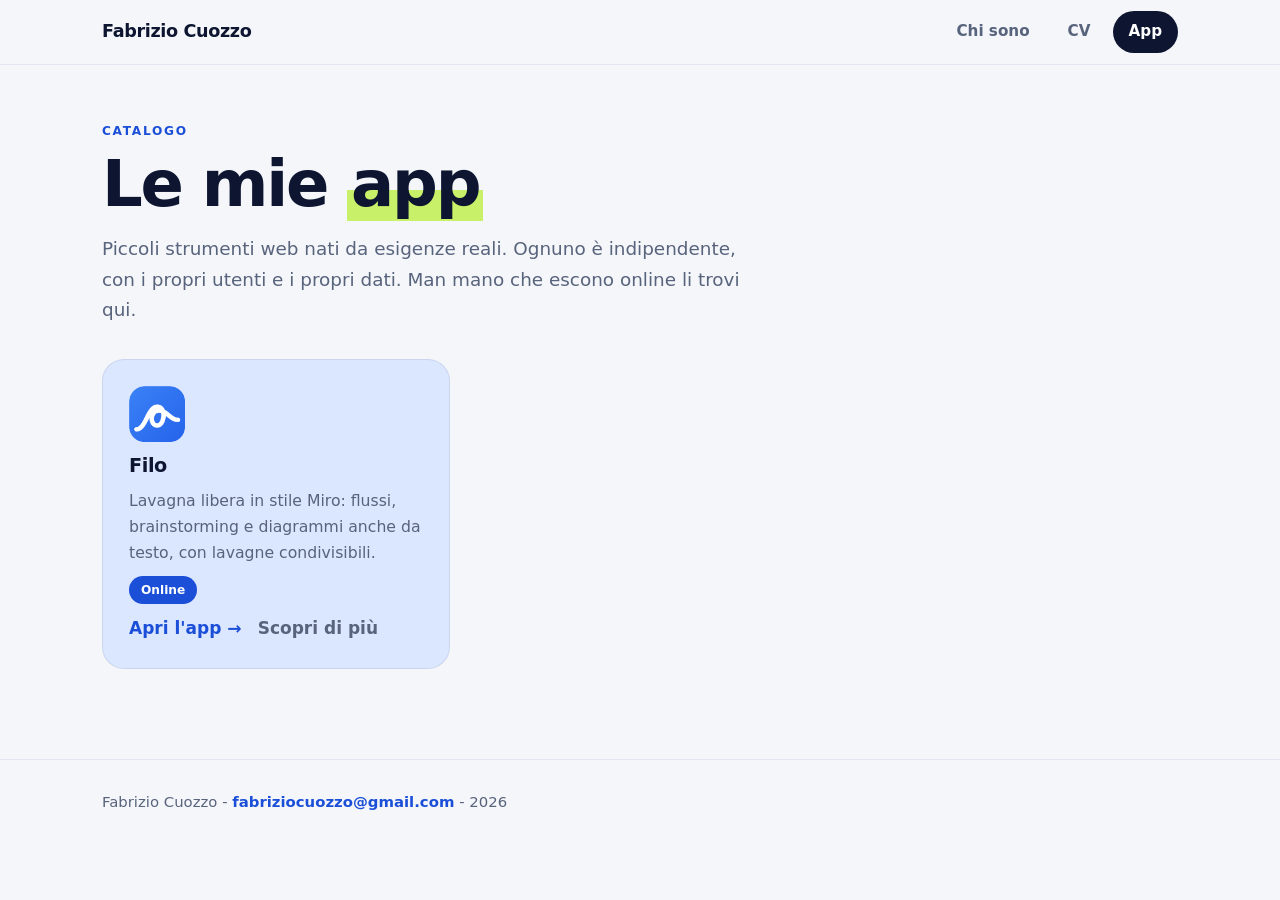
==== commit 6fb0fb96: "Catalogo: icona di Filo nella scheda; nelle pagine App e Filo solo i credits in fondo Co-Authored-By" ====
--- a/app.html
+++ b/app.html
@@ -1,7 +1,7 @@
-<!DOCTYPE html><html lang="it"><head><meta charset="utf-8"><meta name="viewport" content="width=device-width,initial-scale=1"><title>App · Fabrizio Cuozzo</title><meta name="description" content="Le app create da Fabrizio Cuozzo."><meta property="og:title" content="App · Fabrizio Cuozzo"><meta property="og:description" content="Le app create da Fabrizio Cuozzo."><link rel="icon" href="data:image/svg+xml,%3Csvg xmlns=%27http://www.w3.org/2000/svg%27 viewBox=%270 0 100 100%27%3E%3Ctext y=%27.9em%27 font-size=%2790%27%3E🚴%3C/text%3E%3C/svg%3E"><link rel="stylesheet" href="style.css"></head><body><div class="bar" id="bar"></div><header class="nav"><div class="in"><a class="brand" href="index.html">Fabrizio <b>Cuozzo</b></a><nav><a href="index.html">Chi sono</a><a href="cv.html">CV</a><a href="app.html" class="on">App</a></nav></div></header><main class="wrap page"><p class="kick">Catalogo</p><h1>Le mie <em>app</em></h1><p class="lead">Piccoli strumenti web nati da esigenze reali. Ognuno è indipendente, con i propri utenti e i propri dati. Man mano che escono online li trovi qui.</p><div class="apps" id="apps"></div></main><footer><div class="wrap">Di mestiere faccio il consulente nell'hospitality da oltre 25 anni: tecnologia, alberghi, persone e tante storie da raccontare. Ho percorso l'Italia per lavoro, ora voglio percorrere il mondo per passione. Ma questo spazio è dedicato alle cose più belle: quelle che faccio per passione, non per lavoro.<br><br><a href="cv.html">Vedi il CV</a> · <a href="mailto:fabriziocuozzo@gmail.com">fabriziocuozzo@gmail.com</a> · Preganziol (TV)</div></footer><script>addEventListener("scroll",()=>{const h=document.documentElement;document.getElementById("bar").style.width=(h.scrollTop/(h.scrollHeight-h.clientHeight)*100)+"%"},{passive:true});</script><script>
+<!DOCTYPE html><html lang="it"><head><meta charset="utf-8"><meta name="viewport" content="width=device-width,initial-scale=1"><title>App · Fabrizio Cuozzo</title><meta name="description" content="Le app create da Fabrizio Cuozzo."><meta property="og:title" content="App · Fabrizio Cuozzo"><meta property="og:description" content="Le app create da Fabrizio Cuozzo."><link rel="icon" href="data:image/svg+xml,%3Csvg xmlns=%27http://www.w3.org/2000/svg%27 viewBox=%270 0 100 100%27%3E%3Ctext y=%27.9em%27 font-size=%2790%27%3E🚴%3C/text%3E%3C/svg%3E"><link rel="stylesheet" href="style.css"></head><body><div class="bar" id="bar"></div><header class="nav"><div class="in"><a class="brand" href="index.html">Fabrizio <b>Cuozzo</b></a><nav><a href="index.html">Chi sono</a><a href="cv.html">CV</a><a href="app.html" class="on">App</a></nav></div></header><main class="wrap page"><p class="kick">Catalogo</p><h1>Le mie <em>app</em></h1><p class="lead">Piccoli strumenti web nati da esigenze reali. Ognuno è indipendente, con i propri utenti e i propri dati. Man mano che escono online li trovi qui.</p><div class="apps" id="apps"></div></main><footer><div class="wrap">Fabrizio Cuozzo - <a href="mailto:fabriziocuozzo@gmail.com">fabriziocuozzo@gmail.com</a> - 2026</div></footer><script>addEventListener("scroll",()=>{const h=document.documentElement;document.getElementById("bar").style.width=(h.scrollTop/(h.scrollHeight-h.clientHeight)*100)+"%"},{passive:true});</script><script>
 // Per pubblicare un'app: s:"online" e u:"indirizzo"
 const APPS=[
-{n:"Filo",i:"🧵",d:"Lavagna libera in stile Miro: flussi, brainstorming e diagrammi anche da testo, con lavagne condivisibili.",s:"online",u:"https://filo.fccowork.it",p:"filo.html"},
+{n:"Filo",i:"🧵",d:"Lavagna libera in stile Miro: flussi, brainstorming e diagrammi anche da testo, con lavagne condivisibili.",s:"online",u:"https://filo.fccowork.it",p:"filo.html",img:"immagini/filo-icona.png"},
 {n:"Taskify",i:"✅",d:"Genera e gestisce i task dei progetti in pochi passaggi.",s:"presto",u:""},
 {n:"Doppia Esposizione",i:"📷",d:"Sovrapponi due scatti con la camera del telefono e crea doppie esposizioni.",s:"presto",u:""},
 {n:"Pile Foto",i:"🗂️",d:"Raggruppa le foto in pile animate per viaggio, luogo o mese e salvale in cartelle.",s:"presto",u:""},
@@ -9,5 +9,5 @@
 {n:"Cantina Digitale",i:"🍷",d:"Tieni traccia delle bottiglie della tua cantina, ovunque tu sia.",s:"presto",u:""}];
 const el=document.getElementById("apps");
 // Si mostrano solo le app online: le altre restano qui sopra e riappaiono quando passano a s:"online"
-APPS.filter(a=>a.s==="online"&&a.u).forEach((a,k)=>{const on=a.s==="online"&&a.u;el.insertAdjacentHTML("beforeend",`<article class="app k${k%3+1}"><i>${a.i}</i><h3>${a.n}</h3><p>${a.d}</p><span class="badge${on?" ok":""}">${on?"Online":"In arrivo"}</span>${on?`<br><a class="go" href="${a.u}">Apri l'app →</a>`:""}${a.p?` &nbsp; <a class="go" href="${a.p}" style="color:var(--mut)">Scopri di più</a>`:""}</article>`)});
+APPS.filter(a=>a.s==="online"&&a.u).forEach((a,k)=>{const on=a.s==="online"&&a.u;el.insertAdjacentHTML("beforeend",`<article class="app k${k%3+1}"><i>${a.img?`<img src="${a.img}" alt="" width="56" height="56" style="display:block;border-radius:14px">`:a.i}</i><h3>${a.n}</h3><p>${a.d}</p><span class="badge${on?" ok":""}">${on?"Online":"In arrivo"}</span>${on?`<br><a class="go" href="${a.u}">Apri l'app →</a>`:""}${a.p?` &nbsp; <a class="go" href="${a.p}" style="color:var(--mut)">Scopri di più</a>`:""}</article>`)});
 </script></body></html>
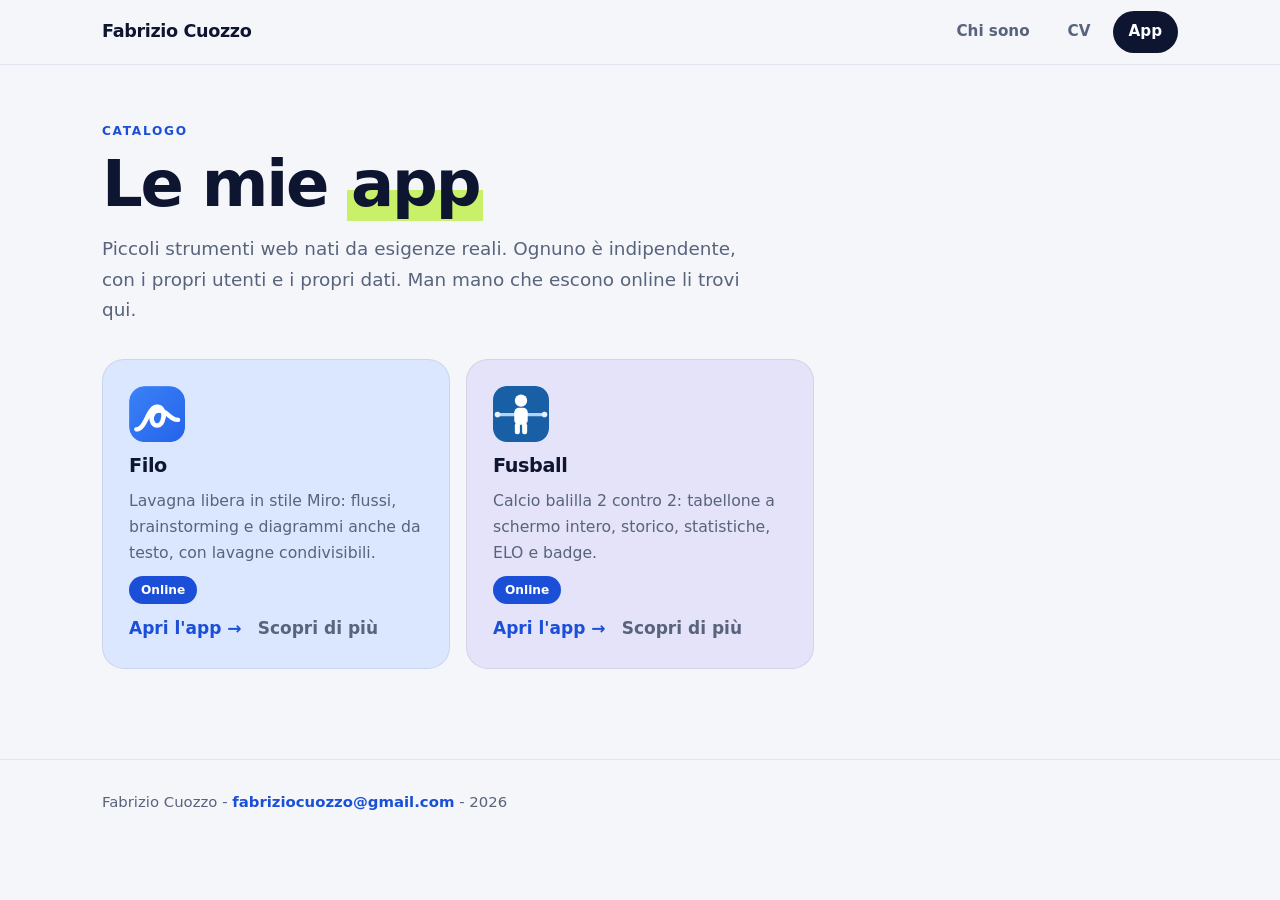
==== commit 32e23f5e: "Fusball: scheda nel catalogo e pagina dedicata Co-Authored-By: Claude Sonnet 5.5 <noreply@anthropic." ====
--- a/app.html
+++ b/app.html
@@ -2,6 +2,7 @@
 // Per pubblicare un'app: s:"online" e u:"indirizzo"
 const APPS=[
 {n:"Filo",i:"🧵",d:"Lavagna libera in stile Miro: flussi, brainstorming e diagrammi anche da testo, con lavagne condivisibili.",s:"online",u:"https://filo.fccowork.it",p:"filo.html",img:"immagini/filo-icona.png"},
+{n:"Fusball",i:"⚽",d:"Calcio balilla 2 contro 2: tabellone a schermo intero, storico, statistiche, ELO e badge.",s:"online",u:"https://fusball.fccowork.it",p:"fusball.html",img:"immagini/fusball-icona.svg"},
 {n:"Taskify",i:"✅",d:"Genera e gestisce i task dei progetti in pochi passaggi.",s:"presto",u:""},
 {n:"Doppia Esposizione",i:"📷",d:"Sovrapponi due scatti con la camera del telefono e crea doppie esposizioni.",s:"presto",u:""},
 {n:"Pile Foto",i:"🗂️",d:"Raggruppa le foto in pile animate per viaggio, luogo o mese e salvale in cartelle.",s:"presto",u:""},
